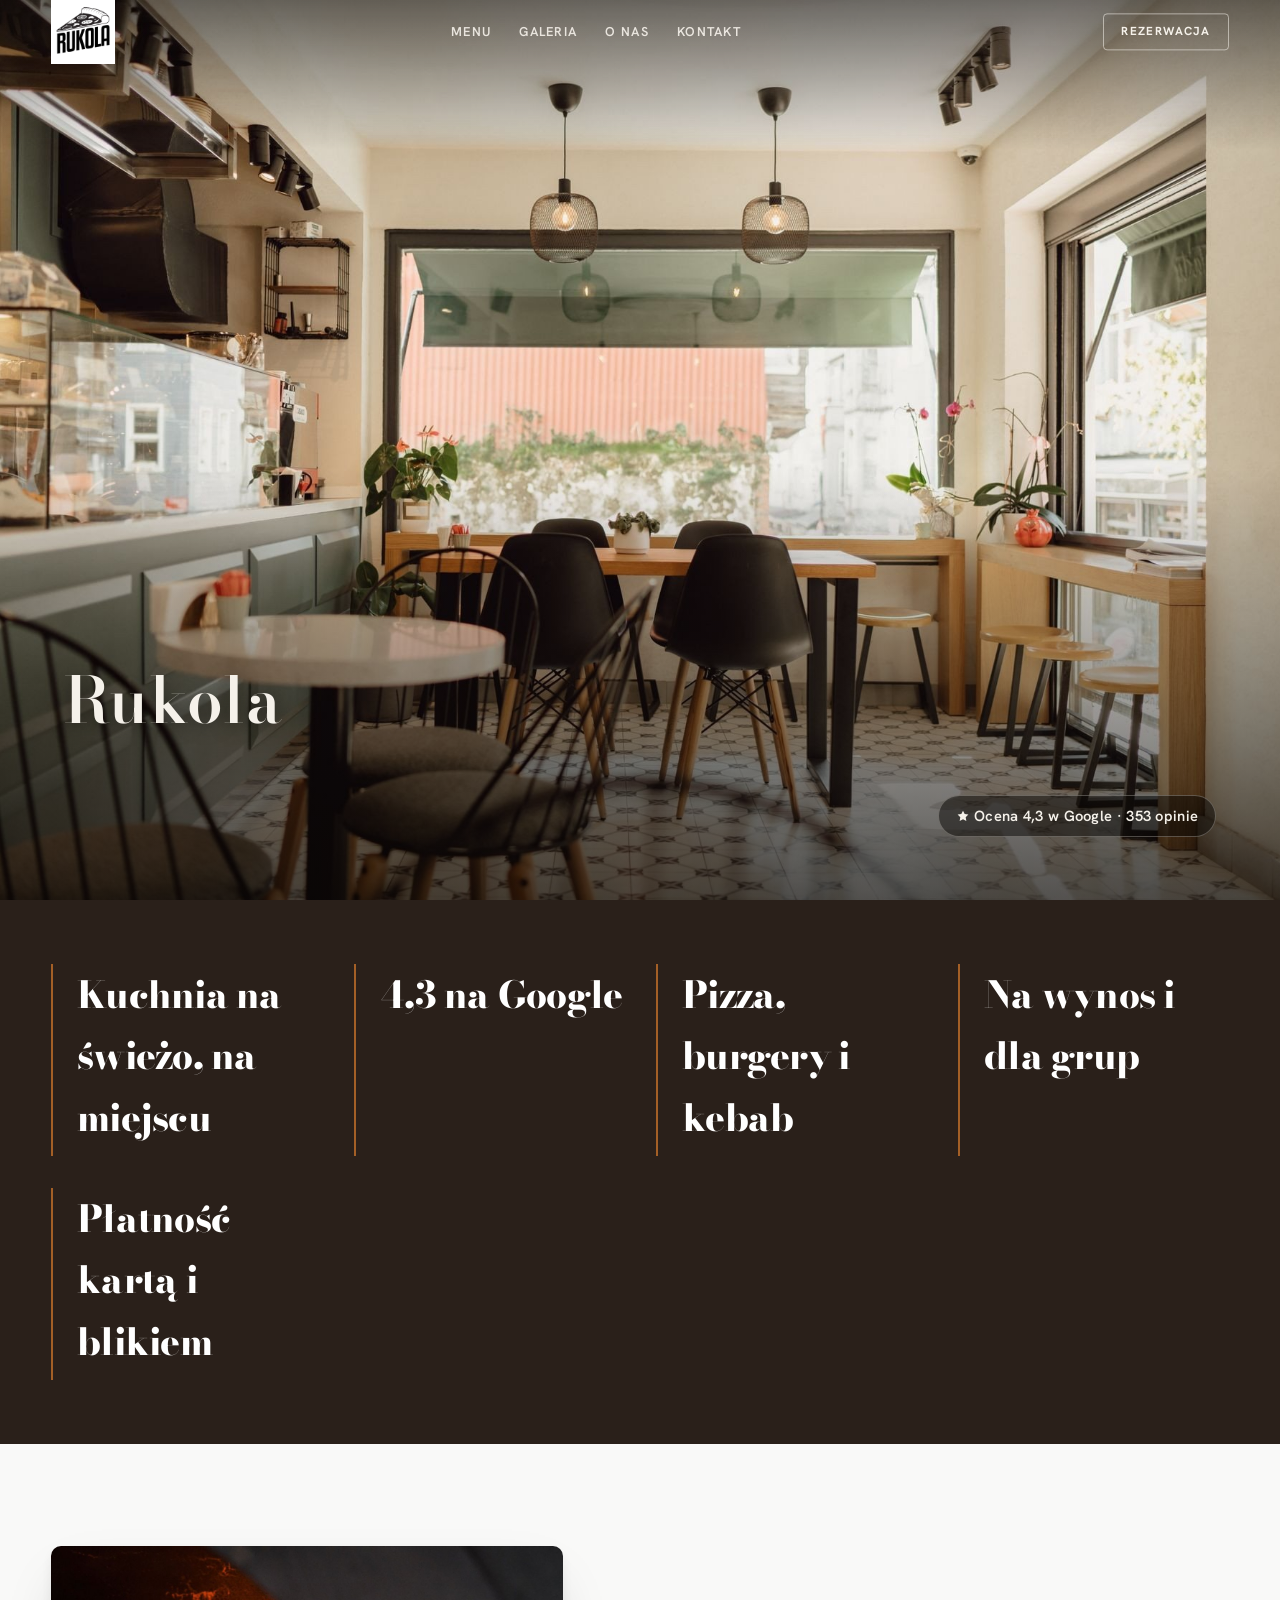
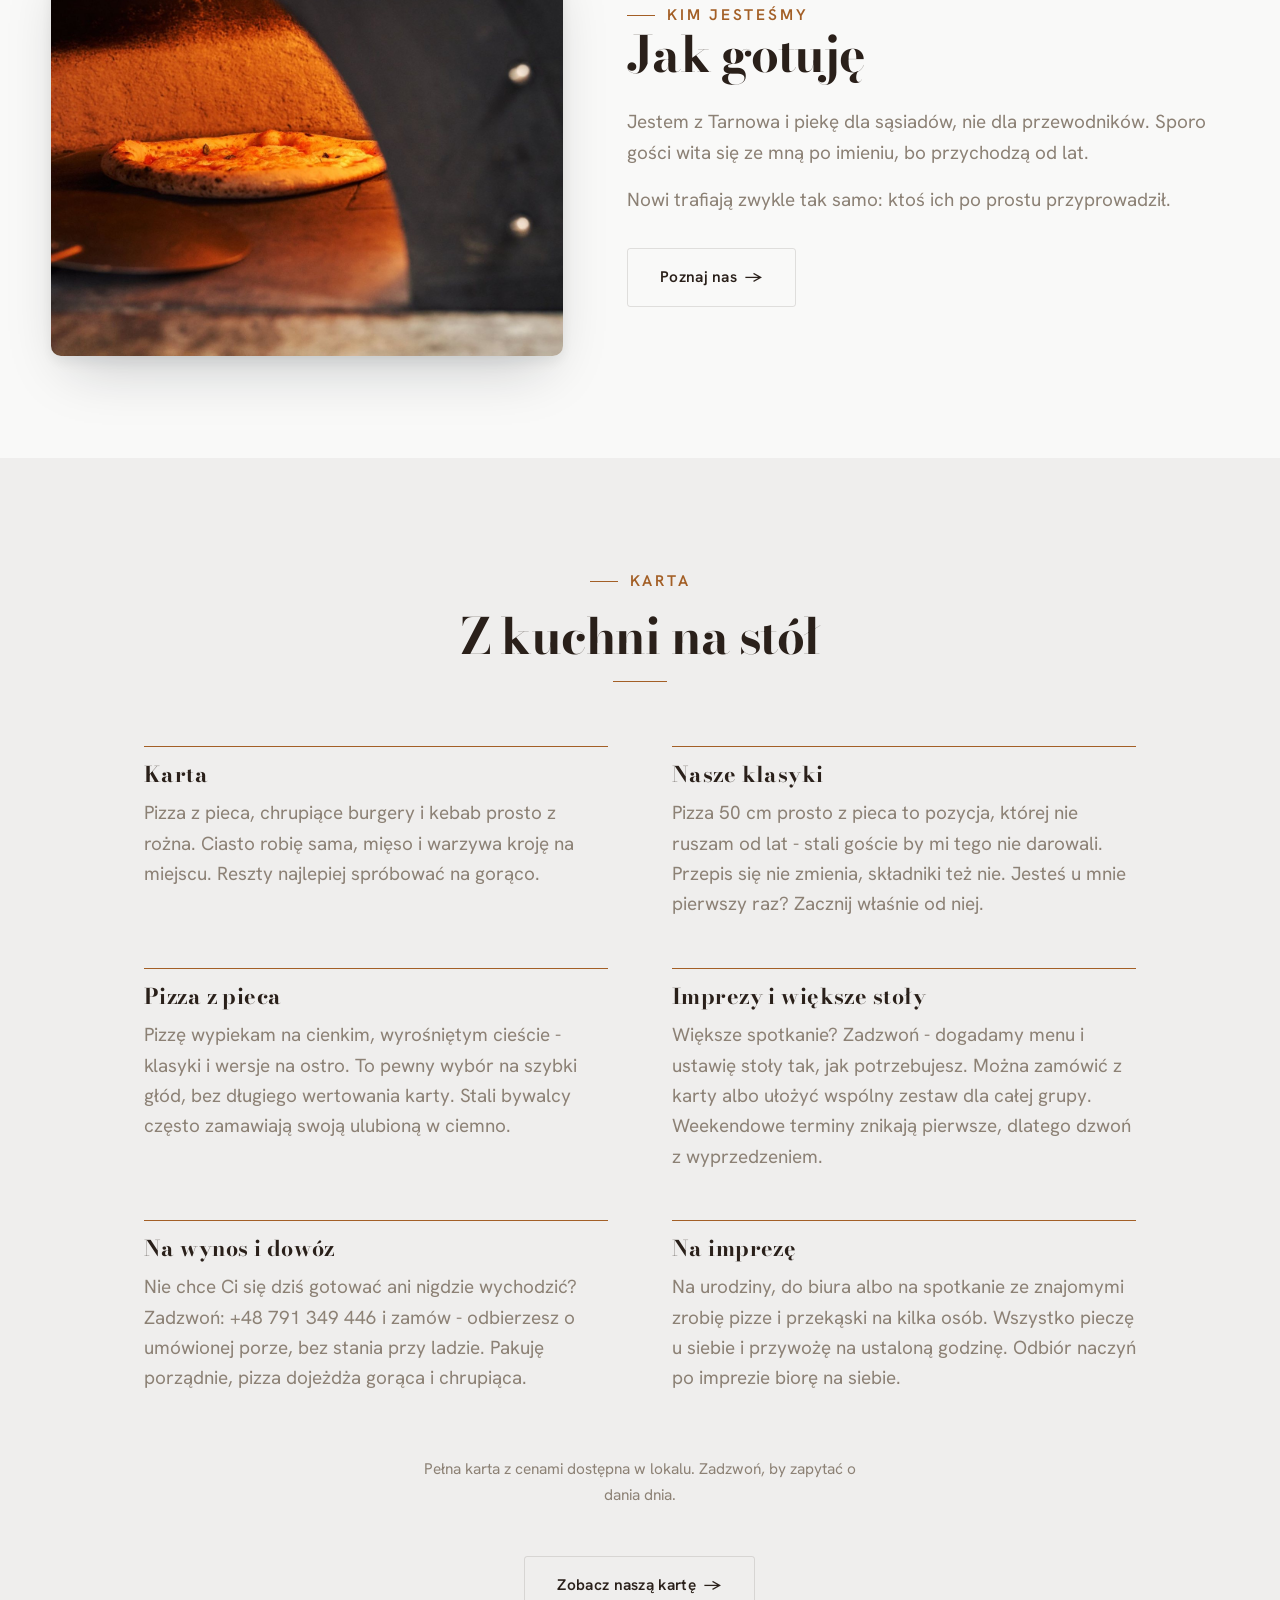
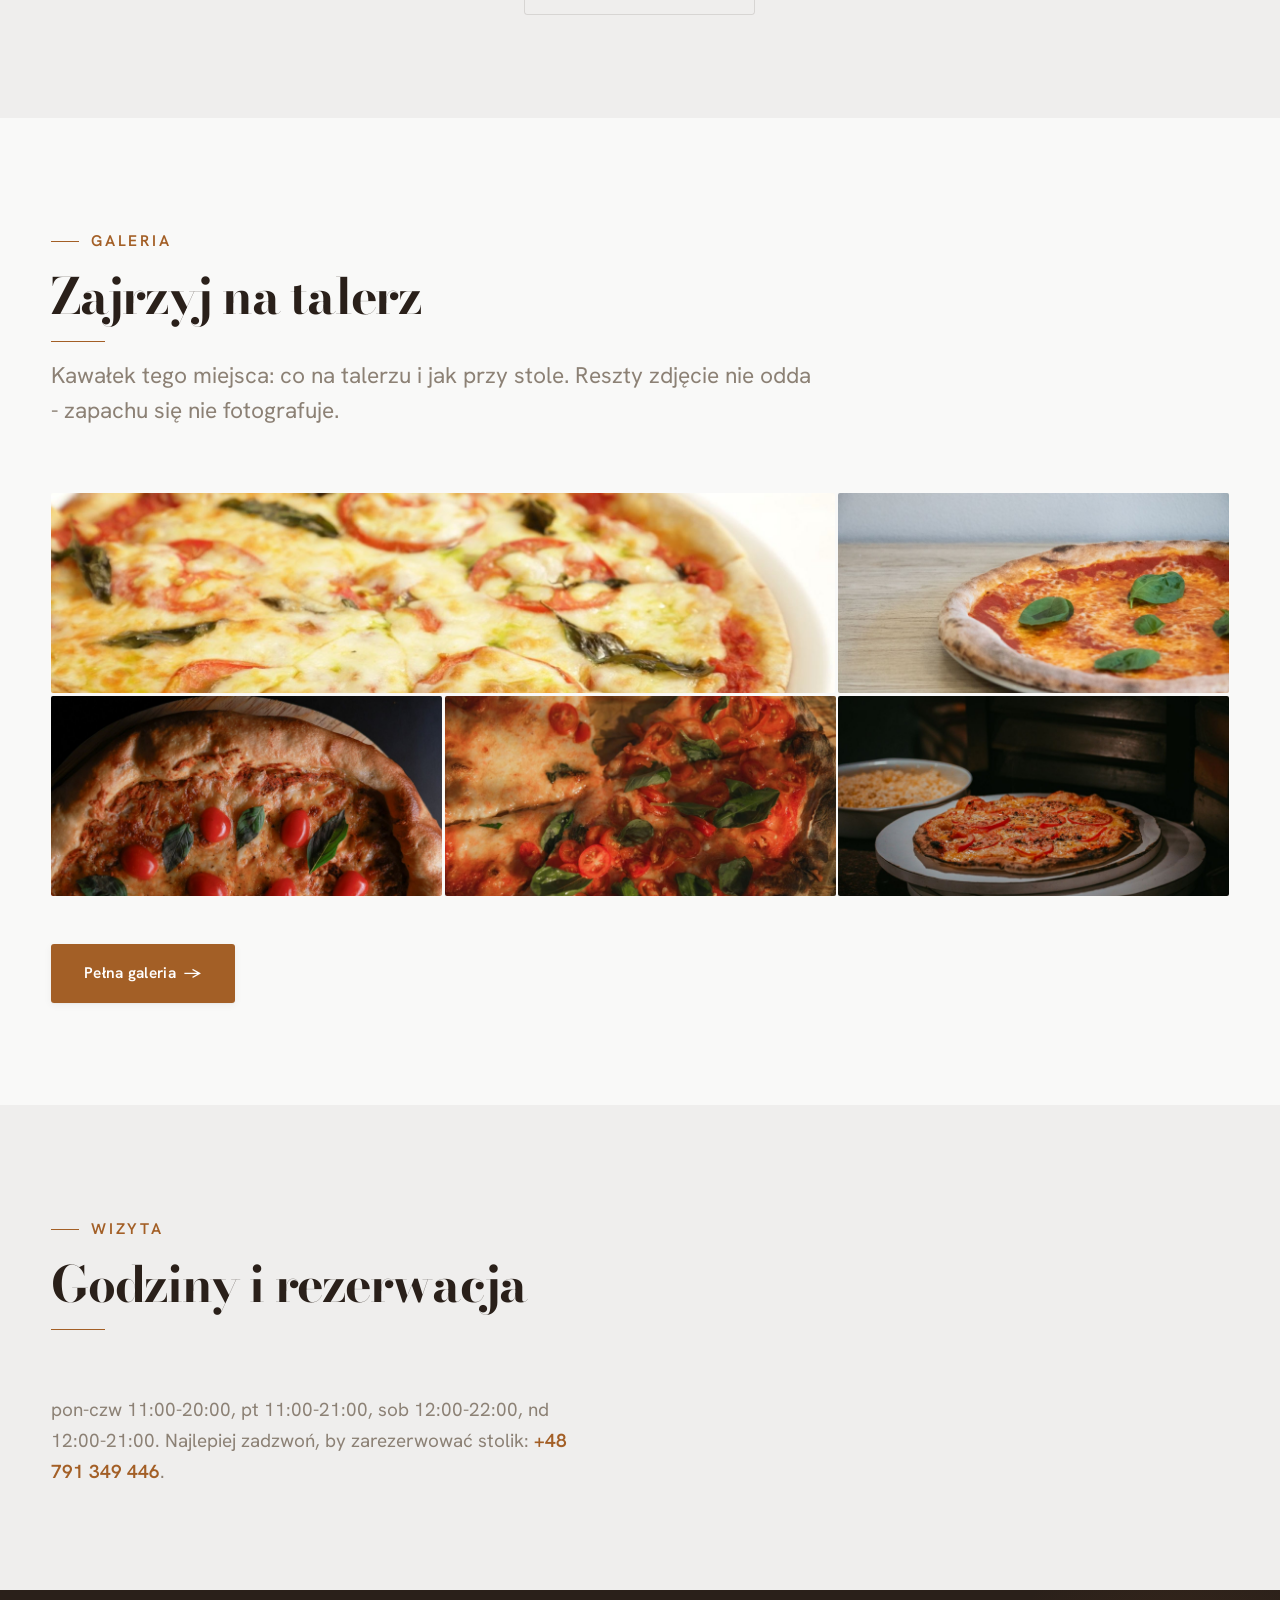
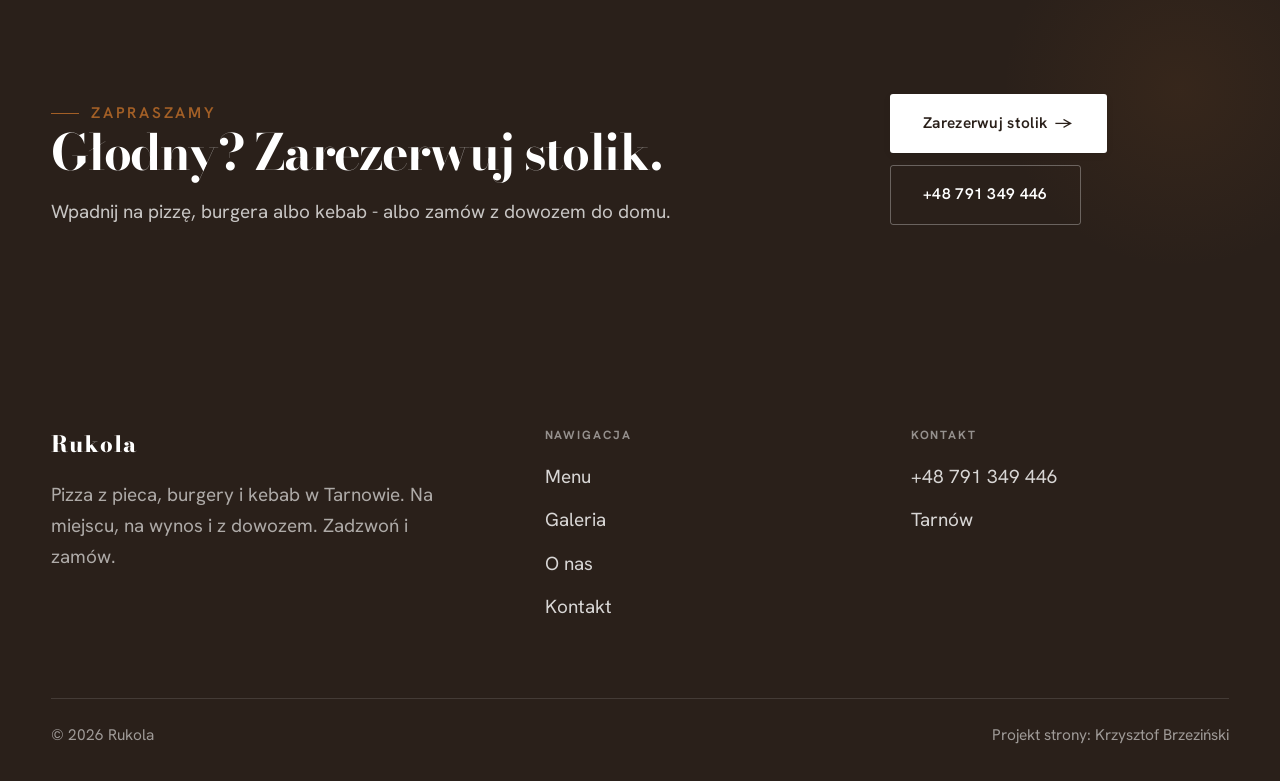
==== index.html @ 28a7db6e "Demo strony: Rukola - pizzeria Tarnów Co-Authored-By: Claude Opus 4.8 (1M context) <noreply@anthropi" ====
<!DOCTYPE html>
<html lang="pl">
<head>
<meta charset="UTF-8">
<meta name="viewport" content="width=device-width, initial-scale=1.0">
<title>Rukola - pizzeria w Tarnowie. Pizza, burgery i kebab</title>
<meta name="description" content="Pizzeria Rukola w Tarnowie: pizza z pieca, burgery i kebab. Na miejscu, na wynos i z dowozem. Zamów: +48 791 349 446.">
<link rel="preconnect" href="https://fonts.googleapis.com">
<link rel="preconnect" href="https://fonts.gstatic.com" crossorigin>
<link href="https://fonts.googleapis.com/css2?family=Bodoni+Moda:wght@500;600;700&family=Hanken+Grotesk:wght@400;500;600&display=swap" rel="stylesheet">
<link rel="stylesheet" href="assets/styles.css">
</head>
<body>

<header class="nav">
  <div class="wrap nav-inner">
    <a class="brand brand-has-logo" href="index.html"><img class="brand-logo" src="img/logo.jpg" alt="Rukola"></a>
    <nav class="nav-links">
      <a href="oferta.html">Menu</a>
      <a href="realizacje.html">Galeria</a>
      <a href="o-nas.html">O nas</a>
      <a href="kontakt.html">Kontakt</a>
      <a href="kontakt.html" class="btn btn-accent">Rezerwacja</a>
    </nav>
    <button class="nav-toggle" aria-label="Menu"><span></span><span></span><span></span></button>
  </div>
</header>

<section class="hero-gastro">
  <img class="hg-bg" src="img/hero.jpg" alt="Rukola">
  <div class="hg-veil"></div>
  <p class="hg-tagline">Rukola</p>
  <p class="hg-rate"><svg class="ico-star" width="14" height="14" viewBox="0 0 24 24" style="vertical-align:-2px" aria-hidden="true"><path d="M12 2.8l2.85 5.8 6.4.93-4.63 4.5 1.1 6.37L12 17.4l-5.72 3 1.1-6.37-4.63-4.5 6.4-.93L12 2.8Z" fill="currentColor"/></svg> Ocena 4,3 w Google · 353 opinie</p>
</section>
<section class="strip" style="padding-block:0">
  <div class="wrap">
    <div class="item reveal"><div class="k">Kuchnia na świeżo, na miejscu</div><div class="v"></div></div>
    <div class="item reveal"><div class="k">4,3 na Google</div><div class="v"></div></div>
    <div class="item reveal"><div class="k">Pizza, burgery i kebab</div><div class="v"></div></div>
    <div class="item reveal"><div class="k">Na wynos i dla grup</div><div class="v"></div></div>
    <div class="item reveal"><div class="k">Płatność kartą i blikiem</div><div class="v"></div></div>
  </div>
</section>
<section>
  <div class="wrap split">
    <div class="split-art reveal"><img src="img/g1.jpg" alt="Rukola - nasz lokal" loading="lazy"></div>
    <div class="split-copy reveal">
      <span class="eyebrow">Kim jesteśmy</span>
      <h2>Jak gotuję</h2>
      <p class="muted">Jestem z Tarnowa i piekę dla sąsiadów, nie dla przewodników. Sporo gości wita się ze mną po imieniu, bo przychodzą od lat.</p>
      <p class="muted">Nowi trafiają zwykle tak samo: ktoś ich po prostu przyprowadził.</p>
      <a href="o-nas.html" class="btn btn-ghost">Poznaj nas <span class="arr">→</span></a>
    </div>
  </div>
</section>
<section id="menu" class="menu-sec">
  <div class="wrap">
    <div class="head center reveal">
      <span class="eyebrow">Karta</span>
      <h2>Z kuchni na stół</h2>
    </div>
    <div class="menu-cats">
      <div class="menu-cat reveal"><h3>Karta</h3><p>Pizza z pieca, chrupiące burgery i kebab prosto z rożna. Ciasto robię sama, mięso i warzywa kroję na miejscu. Reszty najlepiej spróbować na gorąco.</p></div>
      <div class="menu-cat reveal"><h3>Nasze klasyki</h3><p>Pizza 50 cm prosto z pieca to pozycja, której nie ruszam od lat - stali goście by mi tego nie darowali. Przepis się nie zmienia, składniki też nie. Jesteś u mnie pierwszy raz? Zacznij właśnie od niej.</p></div>
      <div class="menu-cat reveal"><h3>Pizza z pieca</h3><p>Pizzę wypiekam na cienkim, wyrośniętym cieście - klasyki i wersje na ostro. To pewny wybór na szybki głód, bez długiego wertowania karty. Stali bywalcy często zamawiają swoją ulubioną w ciemno.</p></div>
      <div class="menu-cat reveal"><h3>Imprezy i większe stoły</h3><p>Większe spotkanie? Zadzwoń - dogadamy menu i ustawię stoły tak, jak potrzebujesz. Można zamówić z karty albo ułożyć wspólny zestaw dla całej grupy. Weekendowe terminy znikają pierwsze, dlatego dzwoń z wyprzedzeniem.</p></div>
      <div class="menu-cat reveal"><h3>Na wynos i dowóz</h3><p>Nie chce Ci się dziś gotować ani nigdzie wychodzić? Zadzwoń: +48 791 349 446 i zamów - odbierzesz o umówionej porze, bez stania przy ladzie. Pakuję porządnie, pizza dojeżdża gorąca i chrupiąca.</p></div>
      <div class="menu-cat reveal"><h3>Na imprezę</h3><p>Na urodziny, do biura albo na spotkanie ze znajomymi zrobię pizze i przekąski na kilka osób. Wszystko pieczę u siebie i przywożę na ustaloną godzinę. Odbiór naczyń po imprezie biorę na siebie.</p></div>
    </div>
    <p class="menu-note">Pełna karta z cenami dostępna w lokalu. Zadzwoń, by zapytać o dania dnia.</p>
    <div style="text-align:center;margin-top:var(--space-7)" class="reveal"><a href="oferta.html" class="btn btn-ghost">Zobacz naszą kartę <span class="arr">→</span></a></div>
  </div>
</section>
<section>
  <div class="wrap">
    <div class="head reveal">
      <span class="eyebrow">Galeria</span>
      <h2>Zajrzyj na talerz</h2>
      <p>Kawałek tego miejsca: co na talerzu i jak przy stole. Reszty zdjęcie nie odda - zapachu się nie fotografuje.</p>
    </div>
    <div class="gallery">
      <div class="tile t-two3 reveal"><img src="img/g2.jpg" alt="Danie z karty" loading="lazy"><div class="cap">Danie z karty</div></div>
      <div class="tile t-third reveal"><img src="img/g3.jpg" alt="Nasza sala" loading="lazy"><div class="cap">Nasza sala</div></div>
      <div class="tile t-third reveal"><img src="img/g4.jpg" alt="Przy stole" loading="lazy"><div class="cap">Przy stole</div></div>
      <div class="tile t-third reveal"><img src="img/g5.jpg" alt="Coś na słodko" loading="lazy"><div class="cap">Coś na słodko</div></div>
      <div class="tile t-third reveal"><img src="img/g6.jpg" alt="Wieczorem u nas" loading="lazy"><div class="cap">Wieczorem u nas</div></div>
    </div>
    <div style="margin-top:var(--space-7)" class="reveal"><a href="realizacje.html" class="btn btn-accent">Pełna galeria <span class="arr">→</span></a></div>
  </div>
</section>
<section class="trust">
  <div class="wrap">
    <div class="head reveal">
      <span class="eyebrow">Wizyta</span>
      <h2>Godziny i rezerwacja</h2>
    </div>
    <p class="reveal" style="color:var(--muted);max-width:48ch">pon-czw 11:00-20:00, pt 11:00-21:00, sob 12:00-22:00, nd 12:00-21:00. Najlepiej zadzwoń, by zarezerwować stolik: <a href="tel:+48791349446" style="color:var(--accent);font-weight:600">+48 791 349 446</a>.</p>
  </div>
</section>
<section class="cta">
  <div class="wrap">
    <div class="reveal">
      <span class="eyebrow">Zapraszamy</span>
      <h2>Głodny? Zarezerwuj stolik.</h2>
      <p>Wpadnij na pizzę, burgera albo kebab - albo zamów z dowozem do domu.</p>
    </div>
    <div class="cta-actions reveal">
      <a href="kontakt.html" class="btn btn-light">Zarezerwuj stolik <span class="arr">→</span></a>
      <a href="tel:+48791349446" class="btn btn-ghost" style="color:#fff;border-color:rgba(255,255,255,.3)">+48 791 349 446</a>
    </div>
  </div>
</section>

<footer>
  <div class="wrap">
    <div class="foot-grid">
      <div class="foot-brand">
        <div class="name">Rukola</div>
        <p>Pizza z pieca, burgery i kebab w Tarnowie. Na miejscu, na wynos i z dowozem. Zadzwoń i zamów.</p>
      </div>
      <div class="foot-col">
        <h4>Nawigacja</h4>
        <a href="oferta.html">Menu</a>
        <a href="realizacje.html">Galeria</a>
        <a href="o-nas.html">O nas</a>
        <a href="kontakt.html">Kontakt</a>
      </div>
      <div class="foot-col">
        <h4>Kontakt</h4>
        <a href="tel:+48791349446">+48 791 349 446</a>
        <p>Tarnów</p>
      </div>
    </div>
    <div class="foot-bot">
      <span>© 2026 Rukola</span>
      <span>Projekt strony: Krzysztof Brzeziński</span>
    </div>
  </div>
</footer>
<div class="sticky-reserve"><a class="sr-book" href="kontakt.html">Zarezerwuj stolik</a><a class="sr-call" href="tel:+48791349446" aria-label="Zadzwoń"><svg class="ico-tel" width="16" height="16" viewBox="0 0 24 24" fill="none" aria-hidden="true"><path d="M6.6 10.8a15.5 15.5 0 0 0 6.6 6.6l2.2-2.2a1 1 0 0 1 1-.24 11.4 11.4 0 0 0 3.6.58 1 1 0 0 1 1 1V20a1 1 0 0 1-1 1A17 17 0 0 1 3 4a1 1 0 0 1 1-1h3.5a1 1 0 0 1 1 1c0 1.25.2 2.46.58 3.6a1 1 0 0 1-.25 1l-2.23 2.2Z" fill="currentColor"/></svg></a></div>

<script src="assets/main.js"></script>
</body>
</html>
---- assets/styles.css ----
/* ============================================================
   STOLBASZ — premium, architektoniczny B2B fit-out
   Jasna paleta, zero brązu. System wg premium-web-craft.
   Projekt strony: Krzysztof Brzeziński
   ============================================================ */

:root{
  /* PALETA — jasna, architektoniczna, chłodna */
  --paper:#FBF6EE;          /* główne tło */
  --paper-2:#F0E5D6;        /* sekcje alternatywne (chłodny jasny szary) */
  --paper-3:#F0E5D6;        /* delikatne wypełnienia */
  --ink:#2A201A;            /* tekst główny — chłodny grafit */
  --ink-soft:#4A3B2F;       /* nagłówki drugorzędne */
  --muted:#8C8175;          /* tekst poboczny */
  --line:rgba(42,32,26,.12);/* hairline */
  --accent:#B84A28;         /* stonowany petrol-slate — jedyny akcent */
  --accent-d:#97381C;
  --accent-soft:rgba(184,74,40,.10);
  --dark:#2A201A;           /* sekcje ciemne (stopka/CTA) */

  /* ODSTĘPY — skala 4/8 */
  --space-1:4px; --space-2:8px; --space-3:12px; --space-4:16px; --space-5:24px;
  --space-6:32px; --space-7:48px; --space-8:64px; --space-9:96px; --space-10:128px;

  /* TYPOGRAFIA — fluid clamp() (skala podbita 16.07.2026: większe, czytelniejsze litery — uwaga Adama) */
  --text-sm:clamp(.9rem,.87rem + .12vw,1rem);
  --text-base:clamp(1.08rem,1.04rem + .18vw,1.2rem);
  --text-lg:clamp(1.24rem,1.15rem + .34vw,1.44rem);
  --text-h3:clamp(1.34rem,1.22rem + .55vw,1.66rem);
  --text-h2:clamp(2.1rem,1.66rem + 2.1vw,3.1rem);
  --text-h1:clamp(2.9rem,2.1rem + 4vw,5.1rem);

  /* PROMIENIE — architektoniczne, raczej ostre */
  --r-sm:3px; --r-md:6px; --r-lg:10px;

  /* RUCH */
  --ease:cubic-bezier(.25,.46,.45,.94); --dur:.24s;

  /* CIENIE — miękkie, warstwowe */
  --sh-sm:0 1px 2px rgba(16,24,32,.04), 0 2px 8px rgba(16,24,32,.05);
  --sh-md:0 2px 6px rgba(16,24,32,.05), 0 12px 28px -8px rgba(16,24,32,.12);
  --sh-lg:0 6px 14px rgba(16,24,32,.07), 0 26px 56px -18px rgba(16,24,32,.22);

  --hairline:1px solid var(--line);

  --font-display:'Bodoni Moda',serif;
  --font-body:'Hanken Grotesk',sans-serif;
}

*{box-sizing:border-box;margin:0;padding:0}
html{scroll-behavior:smooth}
body{
  font-family:var(--font-body);
  font-size:var(--text-base);
  line-height:1.65;
  color:var(--ink);
  background:var(--paper);
  -webkit-font-smoothing:antialiased;
  text-rendering:optimizeLegibility;
}
img{max-width:100%;display:block}
a{color:inherit;text-decoration:none}

.wrap{width:min(92%,1180px);margin-inline:auto}
section{padding-block:clamp(52px,6.5vw,96px)}

h1,h2,h3{font-family:var(--font-display);font-weight:700;line-height:1.08;letter-spacing:-.02em;color:var(--ink)}
h1{font-size:var(--text-h1);letter-spacing:-.035em}
h2{font-size:var(--text-h2);letter-spacing:-.025em}
h3{font-size:var(--text-h3)}
p{max-width:65ch}

.eyebrow{
  font-family:var(--font-body);
  font-size:var(--text-sm);
  font-weight:600;
  letter-spacing:.18em;
  text-transform:uppercase;
  color:var(--accent);
  display:inline-flex;align-items:center;gap:var(--space-3);
}
.eyebrow::before{content:"";width:28px;height:1px;background:var(--accent);display:inline-block}

.muted{color:var(--muted)}
.lead{font-size:var(--text-lg);line-height:1.55;color:var(--ink-soft);max-width:50ch}

/* ---------- BUTTONS ---------- */
.btn{
  display:inline-flex;align-items:center;gap:var(--space-2);
  font-weight:600;font-size:var(--text-sm);letter-spacing:.02em;
  padding:var(--space-4) var(--space-6);
  border-radius:var(--r-sm);
  transition:transform var(--dur) var(--ease),box-shadow var(--dur) var(--ease),background var(--dur) var(--ease);
  cursor:pointer;border:1px solid transparent;
}
.btn-accent{background:var(--accent);color:#fff;box-shadow:var(--sh-sm)}
.btn-accent:hover{background:var(--accent-d);transform:translateY(-2px);box-shadow:var(--sh-md)}
.btn-accent:active{transform:translateY(0);box-shadow:var(--sh-sm)}
.btn-ghost{background:transparent;color:var(--ink);border-color:var(--line)}
.btn-ghost:hover{border-color:var(--accent);color:var(--accent);transform:translateY(-2px)}
.btn-light{background:#fff;color:var(--ink);box-shadow:var(--sh-sm)}
.btn-light:hover{transform:translateY(-2px);box-shadow:var(--sh-md)}
.btn .arr{transition:transform var(--dur) var(--ease)}
.btn:hover .arr{transform:translateX(4px)}

/* ---------- NAV ---------- */
.nav{
  position:sticky;top:0;z-index:50;
  background:color-mix(in srgb,var(--paper) 88%,transparent);
  backdrop-filter:saturate(140%) blur(10px);
  border-bottom:var(--hairline);
}
.nav-inner{display:flex;align-items:center;justify-content:space-between;height:72px}
.brand{display:flex;flex-direction:column;line-height:1}
.brand .name{font-family:var(--font-display);font-weight:800;font-size:1.35rem;letter-spacing:.04em}
.brand .sub{font-size:.62rem;letter-spacing:.34em;text-transform:uppercase;color:var(--muted);margin-top:5px}
.nav-links{display:flex;align-items:center;gap:var(--space-6)}
.nav-links a{font-size:var(--text-sm);font-weight:500;color:var(--ink-soft);position:relative;padding-block:4px;transition:color var(--dur) var(--ease)}
.nav-links a::after{content:"";position:absolute;left:0;bottom:0;width:0;height:1.5px;background:var(--accent);transition:width var(--dur) var(--ease)}
.nav-links a:hover,.nav-links a.active{color:var(--ink)}
.nav-links a:hover::after,.nav-links a.active::after{width:100%}
.nav-links .btn{padding:var(--space-2) var(--space-5)}
/* przyciski w nav: właściwy kolor (przebij .nav-links a) + bez podkreślenia */
.nav-links a.btn-accent{color:#fff}
.nav-links a.btn-ghost,.nav-links a.btn-light{color:var(--ink)}
.nav-links a.btn::after{display:none}
.nav-toggle{display:none;background:none;border:none;cursor:pointer;flex-direction:column;gap:5px;padding:8px}
.nav-toggle span{width:24px;height:2px;background:var(--ink);transition:var(--dur)}

/* ---------- HERO (split) ---------- */
.hero{position:relative;overflow:hidden;border-bottom:var(--hairline)}
.hero-grid{display:grid;grid-template-columns:1.05fr .95fr;gap:clamp(24px,4vw,60px);align-items:center;
  padding-block:clamp(36px,4.5vw,64px)}
.hero-copy .eyebrow{margin-bottom:var(--space-5)}
.hero-copy h1{margin-bottom:var(--space-5)}
.hero-copy .lead{margin-bottom:var(--space-7)}
.hero-actions{display:flex;flex-wrap:wrap;gap:var(--space-4)}
.hero-art{position:relative;aspect-ratio:4/3;border-radius:var(--r-lg);overflow:hidden;box-shadow:var(--sh-lg)}
.hero-art img{width:100%;height:100%;object-fit:cover}
.hero-art::after{content:"";position:absolute;inset:0;background:linear-gradient(180deg,transparent 55%,rgba(18,24,28,.28))}
.hero-badge{position:absolute;left:var(--space-5);bottom:var(--space-5);z-index:2;
  background:rgba(252,252,251,.94);backdrop-filter:blur(4px);
  border-radius:var(--r-md);padding:var(--space-4) var(--space-5);box-shadow:var(--sh-md);max-width:78%}
.hero-badge strong{display:block;font-family:var(--font-display);font-size:1rem;letter-spacing:-.01em}
.hero-badge span{font-size:var(--text-sm);color:var(--muted)}

/* ---------- HERO duży / kinowy (strona główna) ---------- */
.hero-cine{position:relative;min-height:clamp(560px,82vh,840px);min-height:clamp(560px,82svh,840px);display:flex;align-items:center;overflow:hidden;border-bottom:var(--hairline)}
.hero-cine>img{position:absolute;inset:0;width:100%;height:100%;object-fit:cover;z-index:0}
.hero-cine::after{content:"";position:absolute;inset:0;z-index:1;
  background:linear-gradient(95deg,rgba(13,18,23,.86) 0%,rgba(13,18,23,.64) 32%,rgba(13,18,23,.24) 62%,rgba(13,18,23,.04) 100%)}
.hero-cine .wrap{position:relative;z-index:2;padding-block:var(--space-8)}
.hero-cine .hero-copy{max-width:660px}
.hero-cine .eyebrow{color:#fff;margin-bottom:var(--space-5)}
.hero-cine .eyebrow::before{background:#fff}
.hero-cine h1{color:#fff;margin-bottom:var(--space-5);font-size:clamp(2.9rem,2rem + 4.4vw,5.2rem)}
.hero-cine .lead{color:rgba(255,255,255,.92);max-width:48ch;margin-bottom:var(--space-7)}
.hero-cine .hero-actions{display:flex;flex-wrap:wrap;gap:var(--space-4)}
@media(max-width:680px){
  .hero-cine{min-height:clamp(520px,76vh,640px);min-height:clamp(520px,76svh,640px);align-items:flex-end}
  .hero-cine::after{background:linear-gradient(0deg,rgba(13,18,23,.9) 6%,rgba(13,18,23,.45) 55%,rgba(13,18,23,.25) 100%)}
  .hero-cine .wrap{padding-bottom:var(--space-9)}
}

/* full-bleed hero variant (podstrony) */
.pagehead{position:relative;min-height:46vh;min-height:46svh;display:flex;align-items:flex-end;overflow:hidden;border-bottom:var(--hairline)}
.pagehead img{position:absolute;inset:0;width:100%;height:100%;object-fit:cover}
.pagehead::after{content:"";position:absolute;inset:0;background:linear-gradient(180deg,rgba(18,24,28,.25),rgba(18,24,28,.62))}
.pagehead .wrap{position:relative;z-index:2;padding-block:var(--space-9);color:#fff}
.pagehead h1{color:#fff;max-width:18ch}
.pagehead .eyebrow{color:#fff}
.pagehead .eyebrow::before{background:#fff}
.pagehead p{color:rgba(255,255,255,.86);margin-top:var(--space-4);max-width:54ch}

/* ---------- STRIP (pasek skrótów / liczby) ---------- */
.strip{background:var(--dark);color:#fff}
.strip .wrap{display:grid;grid-template-columns:repeat(4,1fr);gap:var(--space-6);padding-block:var(--space-8)}
.strip .item .k{font-family:var(--font-display);font-size:clamp(1.6rem,1.2rem + 1.4vw,2.4rem);font-weight:800;letter-spacing:-.02em;color:#fff}
.strip .item .v{font-size:var(--text-sm);color:rgba(255,255,255,.66);margin-top:var(--space-2);line-height:1.45}
.strip .item{border-left:2px solid var(--accent);padding-left:var(--space-5)}

/* ---------- SECTION HEAD ---------- */
.head{max-width:48rem;margin-bottom:var(--space-8)}
.head.center{margin-inline:auto;text-align:center}
.head .eyebrow{margin-bottom:var(--space-4)}
.head h2{margin-bottom:var(--space-4)}
.head p{color:var(--muted);font-size:var(--text-lg);line-height:1.55}
.head.center p{margin-inline:auto}

/* ---------- INTRO SPLIT ---------- */
.split{display:grid;grid-template-columns:.92fr 1.08fr;gap:clamp(28px,5vw,80px);align-items:center}
.split.rev{grid-template-columns:1.08fr .92fr}
.split.rev .split-art{order:-1}
.split-art{position:relative;aspect-ratio:5/4;border-radius:var(--r-lg);overflow:hidden;box-shadow:var(--sh-lg)}
.split-art img{width:100%;height:100%;object-fit:cover}
.split-copy h2{margin-bottom:var(--space-5)}
.split-copy p+p{margin-top:var(--space-4)}
.split-copy .btn{margin-top:var(--space-6)}

/* ---------- SERVICES (zakres) ---------- */
.svc-grid{display:grid;grid-template-columns:repeat(auto-fit,minmax(280px,1fr));gap:var(--space-5)}
.svc{background:#fff;border:var(--hairline);border-radius:var(--r-md);padding:var(--space-7) var(--space-6);
  transition:transform var(--dur) var(--ease),box-shadow var(--dur) var(--ease),border-color var(--dur) var(--ease);
  position:relative;overflow:hidden}
.svc::before{content:"";position:absolute;left:0;top:0;width:3px;height:0;background:var(--accent);transition:height var(--dur) var(--ease)}
.svc:hover{transform:translateY(-4px);box-shadow:var(--sh-md);border-color:transparent}
.svc:hover::before{height:100%}
.svc .ic{font-family:var(--font-display);font-size:.8rem;font-weight:700;letter-spacing:.12em;color:var(--accent);margin-bottom:var(--space-4)}
.svc h3{margin-bottom:var(--space-3);font-size:1.22rem}
.svc p{color:var(--muted);font-size:var(--text-base);line-height:1.6}

/* big detailed service rows */
.svc-row{display:grid;grid-template-columns:.8fr 1.2fr;gap:clamp(20px,4vw,60px);align-items:center;padding-block:var(--space-8)}
.svc-row+.svc-row{border-top:var(--hairline)}
.svc-row.rev{grid-template-columns:1.2fr .8fr}
.svc-row.rev .svc-row-art{order:-1}
.svc-row-art{aspect-ratio:4/3;border-radius:var(--r-md);overflow:hidden;box-shadow:var(--sh-md)}
.svc-row-art img{width:100%;height:100%;object-fit:cover}
.svc-row h3{font-size:1.5rem;margin-bottom:var(--space-4)}
.svc-row .num{font-family:var(--font-display);font-size:.85rem;font-weight:700;letter-spacing:.14em;color:var(--accent);display:block;margin-bottom:var(--space-3)}
.svc-row ul{list-style:none;margin-top:var(--space-4);display:flex;flex-direction:column;gap:var(--space-2)}
.svc-row li{position:relative;padding-left:var(--space-5);color:var(--muted);font-size:var(--text-base)}
.svc-row li::before{content:"";position:absolute;left:0;top:.62em;width:8px;height:1px;background:var(--accent)}

/* ---------- GALLERY (realizacje) ---------- */
.gallery{display:grid;grid-template-columns:repeat(12,1fr);gap:var(--space-4);grid-auto-rows:200px}
/* GALERIA MASONRY — pionowe zdjęcia (portrety beauty/wellness) bez przycinania: kolumny, height auto */
.gallery-masonry{column-count:3;column-gap:var(--space-4)}
@media(max-width:900px){.gallery-masonry{column-count:2}}
@media(max-width:560px){.gallery-masonry{column-count:1}}
.gallery-masonry .m-tile{break-inside:avoid;margin:0 0 var(--space-4);padding:0;position:relative;overflow:hidden;border-radius:var(--r-md);border:1px solid var(--line)}
.gallery-masonry .m-tile img{width:100%;height:auto;display:block}
.gallery-masonry .m-tile .cap{position:absolute;left:0;right:0;bottom:0;padding:var(--space-4);color:#fff;background:linear-gradient(0deg,rgba(0,0,0,.55),transparent);font-size:var(--text-sm)}
.gallery-masonry .m-tile .cap small{display:block;font-weight:400;opacity:.78;letter-spacing:.04em;text-transform:uppercase;font-size:.66rem;margin-top:3px}
.tile{position:relative;overflow:hidden;border-radius:var(--r-md);box-shadow:var(--sh-sm);
  transition:transform var(--dur) var(--ease),box-shadow var(--dur) var(--ease)}
.tile img{width:100%;height:100%;object-fit:cover;transition:transform .6s var(--ease)}
.tile:hover{box-shadow:var(--sh-md)}
.tile:hover img{transform:scale(1.05)}
.tile .cap{position:absolute;left:0;right:0;bottom:0;padding:var(--space-5) var(--space-4) var(--space-4);
  background:linear-gradient(transparent,rgba(18,24,28,.78));color:#fff;
  font-size:var(--text-sm);font-weight:600;letter-spacing:.01em;
  opacity:0;transform:translateY(8px);transition:var(--dur) var(--ease)}
.tile:hover .cap{opacity:1;transform:translateY(0)}
.tile .cap small{display:block;font-weight:400;opacity:.78;letter-spacing:.04em;text-transform:uppercase;font-size:.66rem;margin-top:3px}
/* bento spans */
.t-wide{grid-column:span 6}
.t-tall{grid-column:span 6;grid-row:span 2}
.t-std{grid-column:span 6}
.t-third{grid-column:span 4}
.t-two3{grid-column:span 8}

/* ---------- TRUST / WIARYGODNOŚĆ ---------- */
.trust{background:var(--paper-2)}
.trust-grid{display:grid;grid-template-columns:repeat(auto-fit,minmax(240px,1fr));gap:var(--space-5);margin-top:var(--space-7)}
.trust-card{background:#fff;border-radius:var(--r-md);padding:var(--space-7) var(--space-6);box-shadow:var(--sh-sm);border-top:3px solid var(--accent)}
.trust-card .big{font-family:var(--font-display);font-size:clamp(1.8rem,1.3rem + 1.6vw,2.6rem);font-weight:800;letter-spacing:-.02em;color:var(--ink);line-height:1}
.trust-card h3{font-size:1.12rem;margin:var(--space-3) 0 var(--space-2)}
.trust-card p{color:var(--muted);font-size:var(--text-base);line-height:1.55}

/* ---------- CTA band ---------- */
.cta{background:var(--dark);color:#fff;position:relative;overflow:hidden}
.cta .wrap{display:grid;grid-template-columns:1.4fr .6fr;gap:var(--space-7);align-items:center;position:relative;z-index:2}
.cta h2{color:#fff;max-width:20ch}
.cta p{color:rgba(255,255,255,.74);margin-top:var(--space-4)}
.cta-actions{display:flex;flex-direction:column;gap:var(--space-3);align-items:flex-start}
.cta::before{content:"";position:absolute;right:-80px;top:-80px;width:360px;height:360px;border-radius:50%;
  background:radial-gradient(circle,var(--accent-soft),transparent 70%)}

/* ---------- CONTACT ---------- */
.contact-grid{display:grid;grid-template-columns:.85fr 1.15fr;gap:clamp(28px,4vw,56px);align-items:start}
.info-list{display:flex;flex-direction:column;gap:var(--space-2)}
.info-row{display:flex;gap:var(--space-4);align-items:flex-start;padding-block:var(--space-4);border-bottom:var(--hairline)}
.info-row .ic{flex:none;width:42px;height:42px;display:grid;place-items:center;border-radius:50%;
  background:var(--accent-soft);color:var(--accent);font-size:1.05rem}
.info-row .lbl{font-size:.72rem;letter-spacing:.14em;text-transform:uppercase;color:var(--muted)}
.info-row .val{font-weight:600;font-size:var(--text-base);margin-top:2px}
.info-row a.val:hover{color:var(--accent)}
.map{border:none;border-radius:var(--r-lg);box-shadow:var(--sh-md);width:100%;height:100%;min-height:380px;filter:grayscale(.2) contrast(1.02)}
.form{background:#fff;border:var(--hairline);border-radius:var(--r-lg);padding:clamp(24px,3vw,40px);box-shadow:var(--sh-sm)}
.form .fld{margin-bottom:var(--space-5)}
.form label{display:block;font-size:var(--text-sm);font-weight:600;margin-bottom:var(--space-2)}
.form input,.form textarea{width:100%;font-family:inherit;font-size:var(--text-base);color:var(--ink);
  padding:var(--space-4);border:var(--hairline);border-radius:var(--r-sm);background:var(--paper);transition:border-color var(--dur)}
.form input:focus,.form textarea:focus{outline:none;border-color:var(--accent);background:#fff}
.form textarea{resize:vertical;min-height:120px}
.form .note{font-size:var(--text-sm);color:var(--muted);margin-top:var(--space-3)}

/* ---------- FOOTER ---------- */
footer{background:var(--dark);color:#fff;padding-block:var(--space-9) var(--space-6)}
.foot-grid{display:grid;grid-template-columns:1.4fr 1fr 1fr;gap:var(--space-7);margin-bottom:var(--space-8)}
.foot-brand .name{font-family:var(--font-display);font-weight:800;font-size:1.4rem;letter-spacing:.04em}
.foot-brand p{color:rgba(255,255,255,.62);margin-top:var(--space-4);font-size:var(--text-base);max-width:38ch}
.foot-col h4{font-size:.74rem;letter-spacing:.16em;text-transform:uppercase;color:rgba(255,255,255,.5);margin-bottom:var(--space-4)}
.foot-col a,.foot-col p{display:block;color:rgba(255,255,255,.82);font-size:var(--text-base);margin-bottom:var(--space-3)}
.foot-col a:hover{color:#fff}
.foot-bot{border-top:1px solid rgba(255,255,255,.12);padding-top:var(--space-5);display:flex;justify-content:space-between;flex-wrap:wrap;gap:var(--space-3);
  font-size:var(--text-sm);color:rgba(255,255,255,.55)}
.foot-bot a:hover{color:#fff}

/* ---------- REVEAL ---------- */
.reveal{opacity:0;transform:translateY(22px);transition:opacity .6s var(--ease),transform .6s var(--ease)}
.reveal.in{opacity:1;transform:none}

/* ---------- RESPONSIVE ---------- */
@media(max-width:920px){
  .hero-grid,.split,.split.rev,.svc-row,.svc-row.rev,.cta .wrap,.contact-grid,.foot-grid{grid-template-columns:1fr}
  .split.rev .split-art,.svc-row.rev .svc-row-art{order:0}
  .hero-art{aspect-ratio:16/10;max-height:420px}
  .strip .wrap{grid-template-columns:repeat(2,1fr);gap:var(--space-7)}
  .gallery{grid-auto-rows:180px}
  .t-wide,.t-tall,.t-std,.t-third,.t-two3{grid-column:span 6}
  .t-tall{grid-row:span 1}
  .cta-actions{flex-direction:row;flex-wrap:wrap}
  .foot-grid{gap:var(--space-6)}
}
@media(max-width:680px){
  .nav-links{position:fixed;inset:72px 0 auto 0;background:var(--paper);flex-direction:column;align-items:stretch;
    gap:0;padding:var(--space-4) 6%;border-bottom:var(--hairline);box-shadow:var(--sh-md);
    transform:translateY(-120%);transition:transform var(--dur) var(--ease)}
  .nav-links.open{transform:translateY(0)}
  .nav-links a{padding-block:var(--space-4);border-bottom:var(--hairline)}
  .nav-links .btn{margin-top:var(--space-3);justify-content:center}
  .nav-toggle{display:flex}
  .strip .wrap{grid-template-columns:1fr}
  .gallery{grid-template-columns:repeat(6,1fr)}
  .foot-grid{grid-template-columns:1fr}
}
@media(prefers-reduced-motion:reduce){
  *{animation-duration:.01ms!important;transition:none!important}
  .reveal{opacity:1!important;transform:none!important}
  html{scroll-behavior:auto}
}

/* ============================================================
   PREMIUM LAYER — destylat deep-researchu branż (anty-AI, spokój).
   Zmienne STOLBASZ (--accent/--ink/--paper/--line/--dark). Ruch ledwo
   zauważalny, krzywa cubic-bezier(.16,.84,.44,1); prefers-reduced-motion
   pokryte blanketem wyżej. Karty hairline zamiast cieni = #1 sygnał „nie-AI".
   ============================================================ */

/* więcej oddechu między sekcjami (liderzy: 110-130px) */
section{padding-block:clamp(64px,8vw,128px)}

/* 1) Aksamitny reveal — dłuższa, miękka krzywa zamiast „skoku" */
.reveal{transition:opacity .9s cubic-bezier(.16,.84,.44,1),transform .9s cubic-bezier(.16,.84,.44,1);will-change:opacity,transform}
/* stagger TYLKO w galerii (tam pozycja = porządek dzieci) */
.gallery .reveal:nth-child(2){transition-delay:.07s}
.gallery .reveal:nth-child(3){transition-delay:.14s}
.gallery .reveal:nth-child(4){transition-delay:.21s}
.gallery .reveal:nth-child(5){transition-delay:.28s}
.gallery .reveal:nth-child(6){transition-delay:.35s}

/* 2) Hero STATYCZNY na .hero-cine — Ken Burns CAŁKIEM WYŁĄCZONY 26.06 (3. zgłoszenie Szymona).
   GENEZA: animowanie scale na <img> hero z teksturami (cegły/framugi) re-samplinguje obraz
   klatka po klatce → na części ekranów drobne drganie/shimmer = „heroshot się trzęsie".
   translateY usunięto wcześniej, scale-only + will-change/GPU NIE wystarczyły do GWARANCJI gładkości.
   Krzysztof zażądał pewności („make sure, że błąd się nie pojawi") > efekt. Zero animacji = 0% drgania.
   Delikatny zoom zostaje TYLKO w pełnoekranowych hero gastro/studio (hg-bg/hs-bg — tło, inny
   mechanizm, chwalone, nigdy nie zgłaszane). NIE wracać do KB na .hero-cine bez realnego testu
   na sprzęcie klienta — to ryzyko regresji „trzęsienia”. */
/* BEZPIECZNY "wow" na hero = jednorazowy FADE-IN (opacity), nie zoom.
   opacity nie dotyka bitmapy → gładkie na KAŻDYM zdjęciu/ekranie/GPU, zero ryzyka migotania.
   Geometryczny ruch (scale/translate) na .hero-cine jest ZAKAZANY (bramka pilnuje). */
@keyframes heroFade{from{opacity:0}to{opacity:1}}
.hero-cine>img{transform:none;animation:heroFade 1.1s ease-out both}

/* 3) Akcentowy hairline pod nagłówkiem sekcji, który „rysuje się" przy wejściu */
.head h2{position:relative;padding-bottom:18px}
.head h2::after{content:"";position:absolute;left:0;bottom:0;height:1px;width:0;background:var(--accent);transition:width 1s cubic-bezier(.16,.84,.44,1) .15s}
.head.center h2::after{left:50%;transform:translateX(-50%)}
.head.reveal.in h2::after,.head.center.reveal.in h2::after{width:54px}

/* 4) Karty HAIRLINE zamiast cieni/zaokrągleń (najmocniejszy anty-AI detal) */
.svc{background:transparent;border:1px solid var(--line);border-radius:var(--r-sm);box-shadow:none}
.svc:hover{box-shadow:none;border-color:var(--accent);transform:translateY(-3px)}
.trust-card{background:transparent;box-shadow:none;border:1px solid var(--line);border-top:2px solid var(--accent);border-radius:var(--r-sm)}
.tile{box-shadow:none;border-radius:var(--r-sm)}
.tile:hover{box-shadow:none}

/* 5) Sticky-nav kondensuje się po przewinięciu (sygnał dopracowania) */
.nav{transition:box-shadow .4s ease,background .4s ease}
.nav.is-stuck{box-shadow:0 1px 0 var(--line),0 14px 30px -24px rgba(0,0,0,.45)}
.nav-inner{transition:height .35s var(--ease)}
.nav.is-stuck .nav-inner{height:60px}

/* 6) MANIFESTO — pełnoekranowy cytat-bohater (zastępuje generyczne „Dlaczego my") */
.manifesto{background:var(--paper-2);text-align:center}
.manifesto .wrap{max-width:60rem}
.manifesto p{font-family:var(--font-display);font-style:italic;font-size:clamp(1.6rem,1rem + 2.4vw,2.8rem);line-height:1.32;color:var(--ink-soft);margin-inline:auto;max-width:26ch;position:relative;padding-top:var(--space-8)}
.manifesto p::before{content:"";position:absolute;top:0;left:50%;transform:translateX(-50%);width:54px;height:1px;background:var(--accent)}
.manifesto p span{color:var(--accent);font-style:italic}

/* 7) GATEWAYS — 3 duże bramy-zdjęcia (zamiast paska menu usług) */
.gateways{display:grid;grid-template-columns:repeat(3,1fr);gap:var(--space-4)}
.gateway{position:relative;aspect-ratio:3/4;overflow:hidden;border-radius:var(--r-sm);display:block}
.gateway img{width:100%;height:100%;object-fit:cover;transition:transform .8s var(--ease),filter .5s var(--ease)}
.gateway::after{content:"";position:absolute;inset:0;background:linear-gradient(180deg,transparent 38%,rgba(18,24,28,.74))}
.gateway:hover img{transform:scale(1.05);filter:brightness(1.05)}
.gateway .g-ttl{position:absolute;left:0;right:0;bottom:0;z-index:2;padding:var(--space-6) var(--space-5);color:#fff;font-family:var(--font-display);font-size:1.45rem;letter-spacing:-.01em;line-height:1.15}
.gateway .g-ttl small{display:block;font-family:var(--font-body);font-size:var(--text-sm);font-weight:400;opacity:.82;letter-spacing:.03em;margin-top:5px}
@media(max-width:760px){.gateways{grid-template-columns:1fr}.gateway{aspect-ratio:16/10}}

/* 8) LOGO klienta w nagłówku (gdy podane --logo) */
/* 52px domyślnie (feedback Bartka 06.07.2026: 40px ginęło, uwaga padła 3x; ~56px sprawdzone na żywym demie anna-borowiec-makeup) */
.brand-logo{height:64px;width:auto;max-width:300px;object-fit:contain;display:block}
.nav.is-stuck .brand-logo{height:52px}
@media(max-width:680px){.brand-logo{height:46px;max-width:210px}}


/* === RWD: nagłówki na wąskich ekranach (dodane 17.07.2026 razem z fixem clamp) ===
   Po przywróceniu działania clamp() dolna granica --text-h1 (2.9rem) rozpychała
   dokument przy długich polskich słowach na telefonach. Tu ją zjeżdżamy. */
@media (max-width:560px){
  :root{
    --text-h1:clamp(1.9rem, 1.15rem + 4.4vw, 2.7rem);
    --text-h2:clamp(1.5rem, 1rem + 3vw, 2.1rem);
  }
  .hero-cine h1{font-size:clamp(1.9rem, 1.15rem + 4.4vw, 2.7rem)}
  h1,h2{overflow-wrap:break-word}
}

/* GODZINY (godziny_grid z briefu) — dzień po lewej, godziny po prawej. Wcześniej BRAK stylu
   powodował sklejenie "Poniedziałek-Piątek8:00-20:00" (dodane 2026-07-21). Neutralne dla dem bez grafiku. */
.godz{display:flex;flex-direction:column;gap:2px;max-width:440px;margin-top:8px}
.godz-row{display:flex;justify-content:space-between;align-items:baseline;gap:24px;padding:10px 0;border-bottom:1px solid var(--line)}
.godz-row:last-child{border-bottom:0}
.godz-row b{font-weight:600;color:var(--ink)}
.godz-row span{color:var(--muted);white-space:nowrap}

/* === rodzina: gastro === */
/* ============================================================
   RODZINA: GASTRO (restauracja / kawiarnia / bar / pizzeria)
   Doklejane NA WIERZCH base.css. Dziedziczy paletę/fonty skórki gastro (Bodoni Moda + terakota).
   Filozofia: APETYT + REZERWACJA STOLIKA (nie zaufanie/wycena jak u fachowca).
   Menu = kategorie BEZ zmyślonych dań/cen (uczciwość); godziny tylko z reconu.
   ============================================================ */

/* --- Galeria atmosfery: gutterless, ostre rogi (food/wnętrze, nie "dokumentacja") --- */
.gallery{gap:3px}
.tile{border-radius:2px;box-shadow:none}
.tile:hover{box-shadow:none}

/* --- MENU: kategorie (nazwa serif + opis, hairline) - BEZ wymyslonych dań i cen --- */
.menu-sec{background:var(--paper-2)}
.menu-cats{display:grid;grid-template-columns:repeat(2,1fr);gap:var(--space-7) var(--space-8);max-width:62rem;margin:0 auto}
.menu-cat{border-top:1px solid var(--accent);padding-top:var(--space-4)}
.menu-cat h3{font-family:var(--font-display);font-size:1.35rem;letter-spacing:.02em;margin-bottom:var(--space-3)}
.menu-cat p{color:var(--muted);font-size:var(--text-base);line-height:1.6}
.menu-note{text-align:center;color:var(--muted);font-size:var(--text-sm);margin-top:var(--space-8);max-width:50ch;margin-inline:auto}
@media(max-width:760px){.menu-cats{grid-template-columns:1fr;gap:var(--space-6)}}

/* --- KARTA GODZIN (renderowana tylko z realnych danych) --- */
.godz{max-width:30rem}
.godz-row{display:flex;justify-content:space-between;gap:var(--space-5);border-bottom:1px solid var(--line);padding-block:var(--space-3)}
.godz-row b{font-weight:600;color:var(--ink)}
.godz-row span{color:var(--muted)}

/* --- STICKY-RESERVE: dolny pasek mobile (gastro-odpowiednik sticky-call) --- */
.sticky-reserve{display:none}
@media(max-width:820px){
  .sticky-reserve{display:grid;grid-template-columns:1fr auto;gap:1px;position:fixed;left:0;right:0;bottom:0;z-index:90;
    background:var(--line);box-shadow:0 -6px 20px -10px rgba(0,0,0,.4)}
  .sticky-reserve a{padding:15px 8px;text-align:center;font-weight:700;font-size:.95rem;letter-spacing:.01em}
  .sr-book{background:var(--accent);color:#fff}
  .sr-call{background:var(--paper);color:var(--ink);padding-inline:22px}
  body{padding-bottom:56px}
}

/* ============================================================
   FAZA 3 - OSOBNY UKŁAD GASTRO (wzór: topowe restauracje - Noma/Disfrutar/Septime/Alchemist; research wf_c20bffea).
   Hero MINIMALNY: samo pełnoekranowe zdjęcie + 1 krótka linijka w DOLNYM-LEWYM rogu. Reszta = oddech.
   Nazwa pada RAZ - jako logo w navie, NIGDY dublowana wielkim tytułem (to #1 tell taniej strony).
   Nav: logo z LEWEJ (split), przezroczysty nad zdjęciem, lity po scrollu. CTA "Rezerwacja" = obrys w navie, nie guzik na środku.
   ============================================================ */
.hero-gastro{position:relative;height:100vh;height:100svh;min-height:560px;display:flex;align-items:flex-end;overflow:hidden;isolation:isolate}
.hero-gastro .hg-bg{position:absolute;inset:0;width:100%;height:100%;object-fit:cover;z-index:-2;animation:hgKen 28s ease-out infinite alternate}
@keyframes hgKen{from{transform:scale(1.05)}to{transform:scale(1.13)}}
/* overlay: ciemny TYLKO u dołu (pod linijkę), góra/środek zdjęcia oddychają */
.hero-gastro .hg-veil{position:absolute;inset:0;z-index:-1;
  background:linear-gradient(180deg,rgba(8,6,4,0) 0%,rgba(8,6,4,0) 52%,rgba(8,6,4,.68) 100%)}
.hg-tagline{position:relative;z-index:2;margin:0 0 clamp(2.6rem,7vh,5rem) clamp(1.4rem,5vw,4rem);
  font-family:var(--font-display);font-style:normal;font-weight:600;
  font-size:clamp(2.1rem,5.2vw,4rem);line-height:1.08;letter-spacing:.005em;
  color:#f5f1ea;max-width:24ch;text-shadow:0 2px 18px rgba(0,0,0,.5)}
.hg-since{font-family:var(--font-display);font-weight:500;font-size:.62em;letter-spacing:.01em;
  color:rgba(245,241,234,.86);white-space:nowrap}
@media(max-width:640px){.hg-tagline{font-size:clamp(2rem,8vw,2.6rem);margin-bottom:clamp(2rem,9vh,3.4rem)}}

/* ============================================================
   NAWIGACJA GASTRO - styl NOBU (research wf_d6d990de + wf_a8c0864c, żywy kod noburestaurants.com).
   3 strefy, STAŁA wysokość 64px (jak Nobu). JEDEN kontroler gastro.js steruje stanami kierunkowo:
   .nav-hidden (chowanie w dół) + .nav-solid (lity krem przy scrollu w górę). Histereza = brak migania.
   is-stuck (base.js, twardy próg 24px) NEUTRALIZOWANE wizualnie - inaczej base walczyło z gastro i krem migał przy górze.
   ============================================================ */
.nav{position:fixed;left:0;right:0;background:transparent;backdrop-filter:none;border-bottom:1px solid transparent;z-index:100;
  transition:transform .35s var(--ease),background .35s ease,box-shadow .35s ease}
.nav.nav-hidden{transform:translateY(-100%)}
/* NEUTRALIZACJA base is-stuck dla gastro (gastro.js używa nav-solid; base.js dalej rusza is-stuck, ale bez efektu wizualnego) */
.nav.is-stuck{background:transparent;box-shadow:none;border-bottom-color:transparent}
.nav.is-stuck .nav-inner{height:64px}
/* SCRIM: ciemny gradient pod navem -> biały tekst czytelny nad zdjęciem; znika gdy nav lity */
.nav::after{content:"";position:absolute;left:0;right:0;top:0;height:150px;z-index:-1;pointer-events:none;
  transition:opacity .35s ease;background:linear-gradient(180deg,rgba(8,6,4,.55) 0%,rgba(8,6,4,0) 100%)}
.nav.nav-solid::after{opacity:0}
/* WORDMARK: nazwa Bodoni wersaliki + miasto obok (kreska akcentu) */
.nav .brand{flex-direction:row;align-items:baseline;gap:.6rem;line-height:1}
.nav .brand .name{color:#f5f1ea;font-family:var(--font-display);font-weight:600;font-size:1.5rem;text-transform:uppercase;letter-spacing:.14em}
.nav .brand .sub{margin-top:0;padding-left:.65rem;border-left:1px solid currentColor;
  font-size:.66rem;font-weight:600;letter-spacing:.22em;text-transform:uppercase;color:rgba(245,241,234,.82)}
/* LINKI: sans wersaliki, cienki animowany underline */
.nav .nav-links a{color:rgba(245,241,234,.9);font-size:.8rem;font-weight:600;text-transform:uppercase;letter-spacing:.1em;padding-block:6px}
.nav .nav-links a:hover,.nav .nav-links a.active{color:#fff}
.nav .nav-links a::after{background:#fff;height:1px}
.nav .nav-toggle span{background:#f5f1ea}
/* CTA "Rezerwacja": bazowo pełna terakota (czytelna na kremowym menu mobilnym) */
.nav .nav-links a.btn-accent{font-size:.73rem;font-weight:700;text-transform:uppercase;letter-spacing:.12em;
  padding:.5rem 1.1rem;border-radius:4px;border:1px solid var(--accent);background:var(--accent);color:#fff;box-shadow:none}
.nav .nav-links a.btn-accent:hover{transform:none;box-shadow:none}
/* STAN LITY (nav-solid - gastro.js dodaje przy scrollu w GÓRĘ): krem + ciemny tekst + terakota */
.nav.nav-solid{background:color-mix(in srgb,var(--paper) 94%,transparent);backdrop-filter:saturate(140%) blur(10px);border-bottom:var(--hairline)}
.nav.nav-solid .brand .name{color:var(--ink)}
.nav.nav-solid .brand .sub{color:var(--accent)}
.nav.nav-solid .nav-links a{color:var(--ink-soft)}
.nav.nav-solid .nav-links a:hover,.nav.nav-solid .nav-links a.active{color:var(--ink)}
.nav.nav-solid .nav-links a::after{background:var(--accent)}
.nav.nav-solid .nav-toggle span{background:var(--ink)}
/* chowany nav ZAWSZE przezroczysty (nie mignie kremem zjeżdżając w górę) */
.nav.nav-solid.nav-hidden{background:transparent;box-shadow:none;border-bottom-color:transparent}
/* ===== DESKTOP (>=681px): 3 strefy, STAŁA wysokość 64px ===== */
@media(min-width:681px){
  .nav .nav-inner{position:relative;height:64px}
  .nav .nav-links{flex:1;justify-content:center;gap:clamp(1rem,2.2vw,1.9rem);padding-right:9.5rem}
  .nav .nav-links a.btn-accent{position:absolute;right:0;top:50%;transform:translateY(-50%);margin:0}
  .nav:not(.nav-solid) .nav-links a.btn-accent{background:transparent;border-color:rgba(245,241,234,.55);color:#f5f1ea}
  .nav:not(.nav-solid) .nav-links a.btn-accent:hover{background:var(--accent);border-color:var(--accent);color:#fff;transform:translateY(-50%)}
}
/* ===== MOBILE (<=680px): dropdown na kremie - ciemny tekst, pełne CTA (fix kontrastu) ===== */
@media(max-width:680px){
  .nav .nav-links{background:var(--paper)}
  .nav .nav-links a{color:var(--ink-soft)}
  .nav .nav-links a:hover,.nav .nav-links a.active{color:var(--ink)}
  .nav .nav-links a.btn-accent{background:var(--accent);border-color:var(--accent);color:#fff}
  /* zamknięty dropdown w pełni schowany (base -120% przy krótkim menu zostawiał terakotowe CTA wystające górą) */
  .nav .nav-links:not(.open){transform:translateY(-160%);visibility:hidden}
  .nav .nav-links.open{visibility:visible}
  /* brand mniejszy + bez miasta (jak Nobu na telefonie = sama nazwa) - żeby nie wypychał hamburgera */
  .nav .brand .name{font-size:1.12rem;letter-spacing:.1em}
  .nav .brand .sub{display:none}
  .nav .nav-toggle{flex:0 0 auto}
  .nav .brand{min-width:0;overflow:hidden}
}

/* === PAKIET ZAUFANIA (audyt 02.07): dyskretna plakietka oceny w rogu hero + karty realnych opinii === */
.hg-rate{position:absolute;right:clamp(1.4rem,5vw,4rem);bottom:clamp(2.6rem,7vh,5rem);z-index:2;margin:0;
  font-size:.92rem;font-weight:600;letter-spacing:.02em;color:#f5f1ea;white-space:nowrap;
  background:rgba(8,6,4,.5);border:1px solid rgba(245,241,234,.28);border-radius:999px;padding:.5rem 1.05rem}
@media(max-width:640px){.hg-rate{right:1rem;bottom:.9rem;font-size:.8rem;padding:.4rem .8rem}}
.opinie{background:var(--cream-2,var(--paper))}
.opinie-grid{display:grid;grid-template-columns:repeat(auto-fit,minmax(16rem,1fr));gap:var(--space-6);margin-top:var(--space-8)}
.op-card{margin:0;background:var(--paper);border:1px solid var(--line);border-radius:var(--r-md);padding:var(--space-6);display:flex;flex-direction:column;gap:var(--space-3)}
.op-star{color:var(--accent-d,var(--accent));letter-spacing:.1em;font-size:.95rem}
.op-card blockquote{margin:0;color:var(--ink-soft);font-size:var(--text-base);line-height:1.6}
.op-autor{font-family:var(--font-display);font-weight:700;color:var(--ink);font-size:.95rem}

/* === auto-paleta ze zdjęć klienta (dopasowanie do estetyki socials) === */
:root{--accent:#A35F26;--accent-d:#7E4719;--accent-soft:rgba(163,95,38,0.10);--paper:#F9F9F8;--paper-2:#EFEEED;--paper-3:#E8E7E5;}
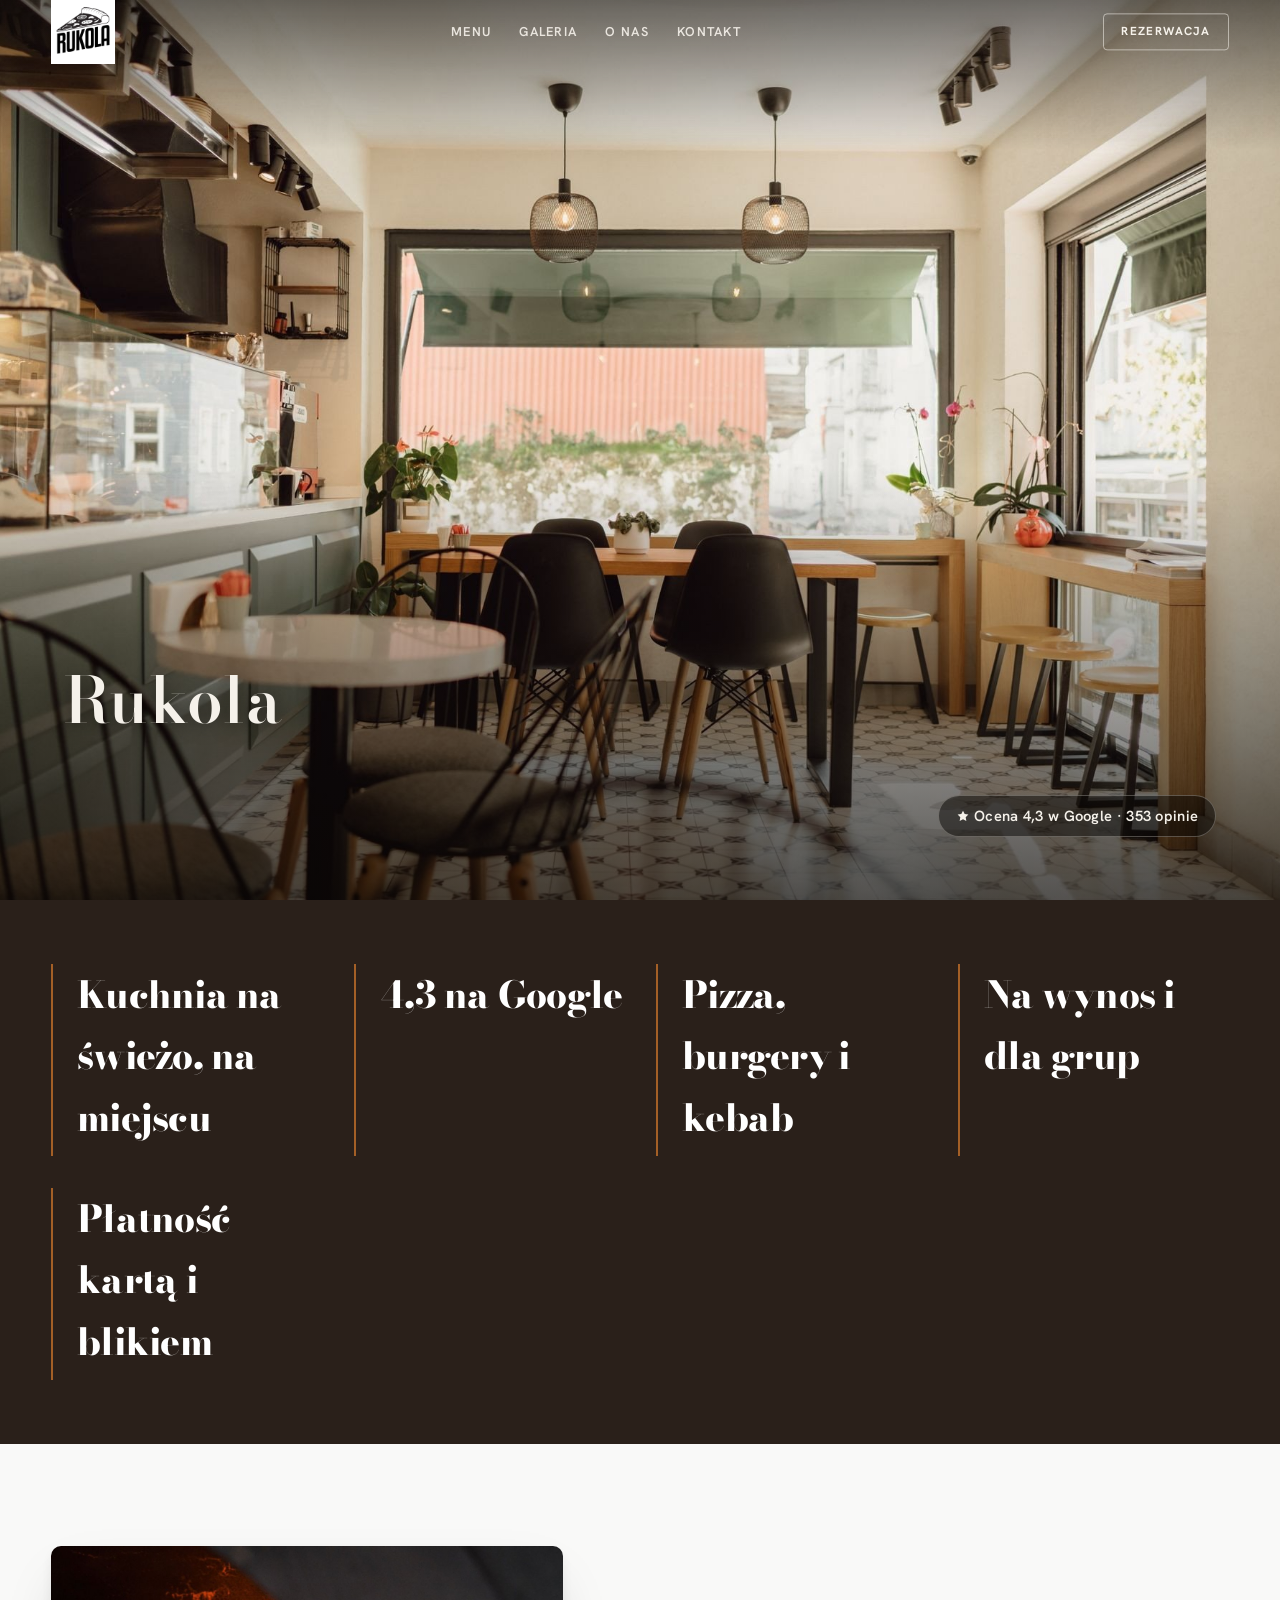
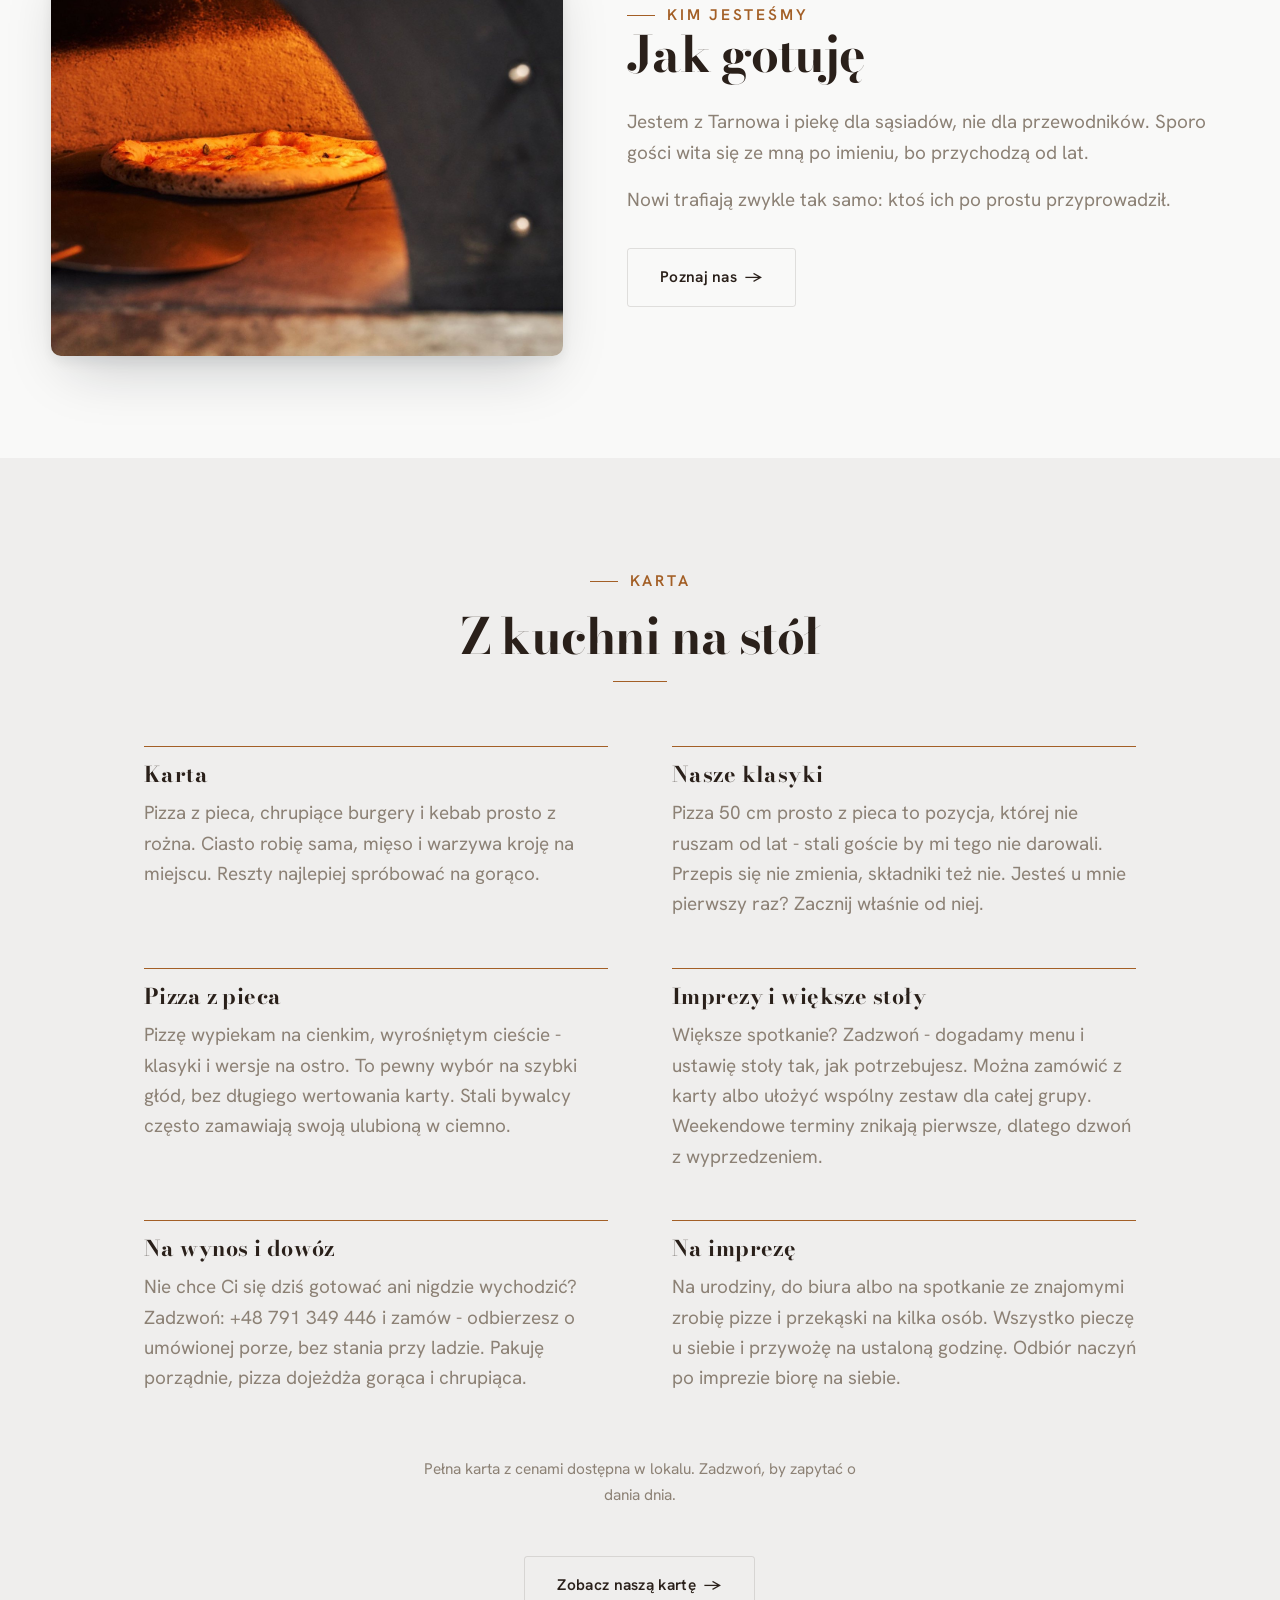
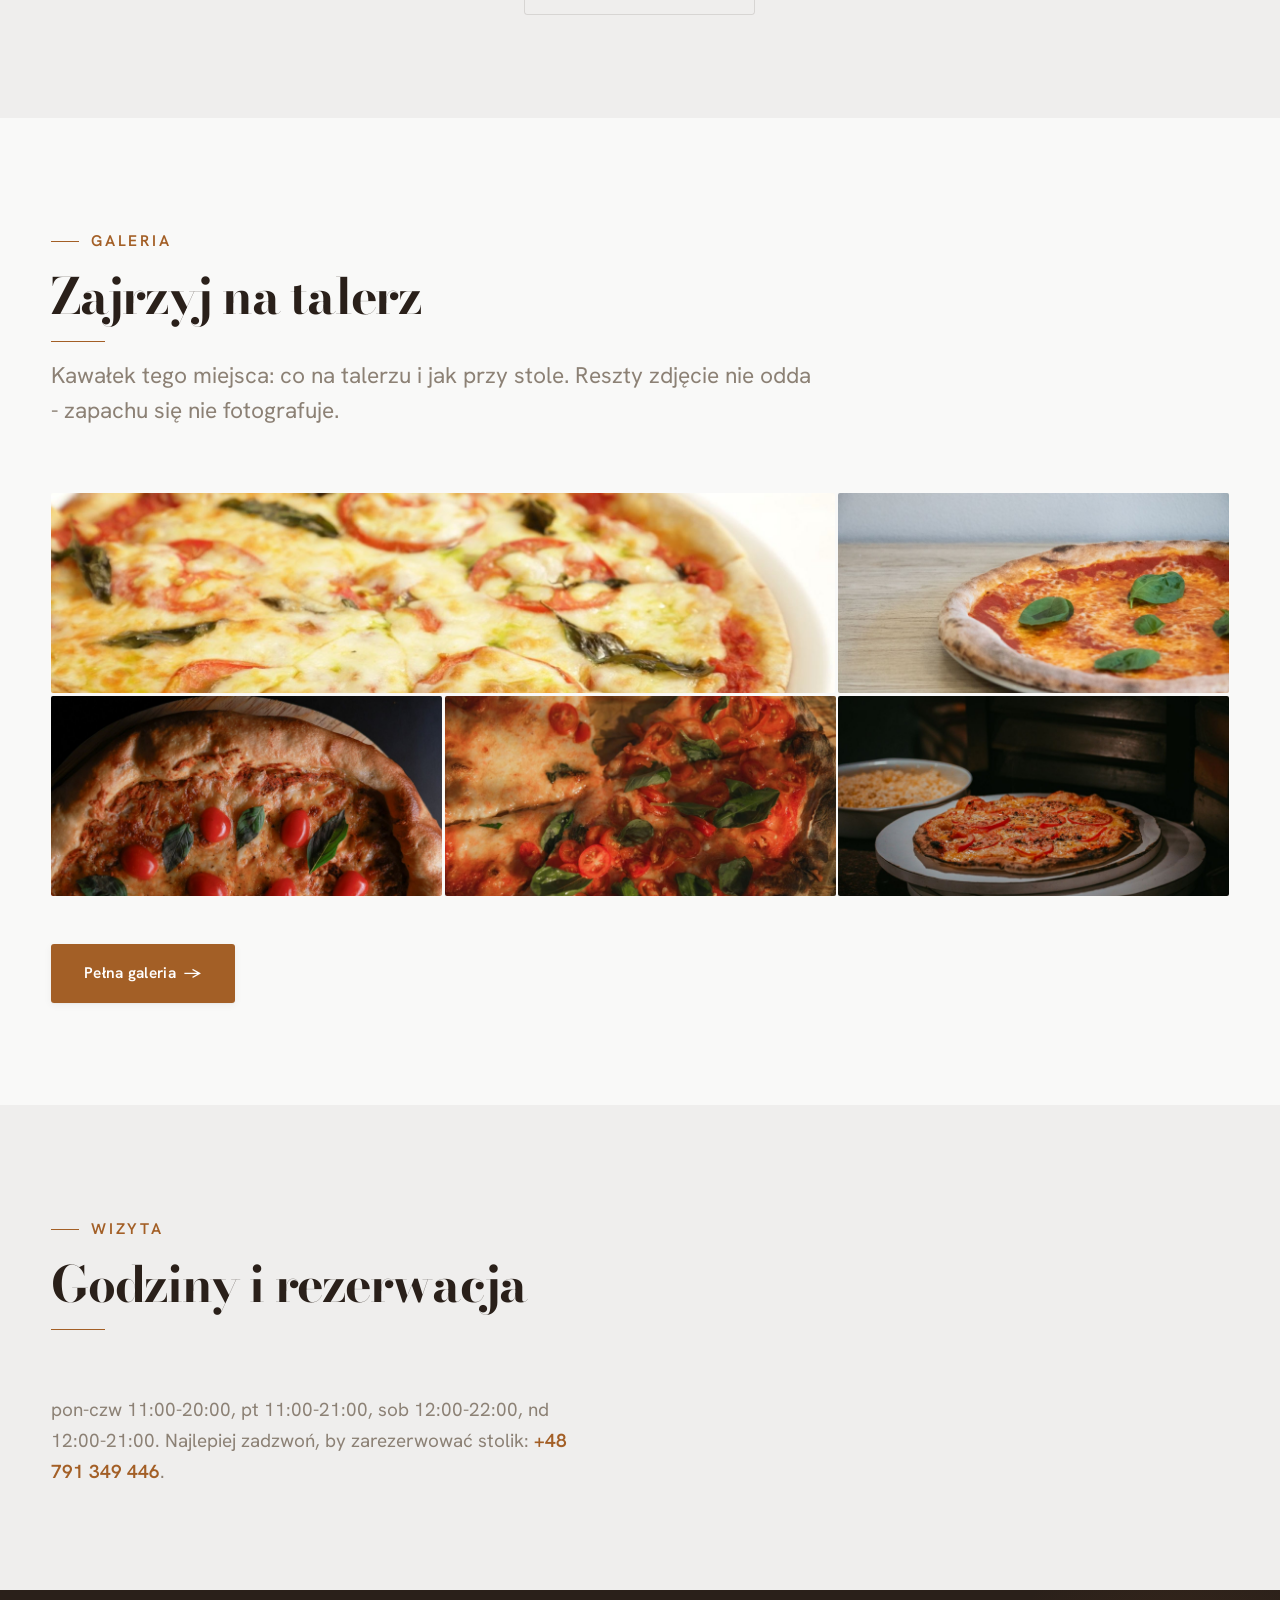
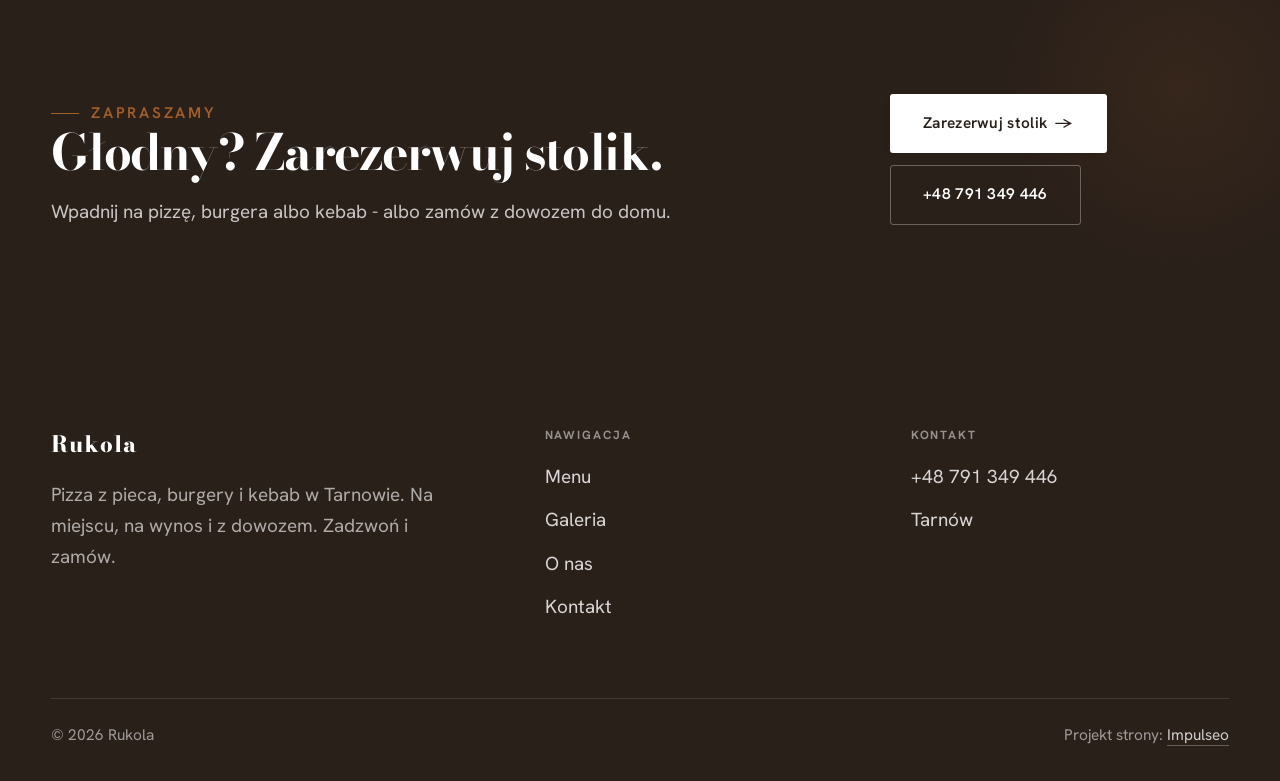
==== commit a5c136b2: "Stopka: podpis Impulseo z linkiem + poprawka znikajacego napisu w naglowku" ====
--- a/index.html
+++ b/index.html
@@ -133,7 +133,7 @@
     </div>
     <div class="foot-bot">
       <span>© 2026 Rukola</span>
-      <span>Projekt strony: Krzysztof Brzeziński</span>
+      <span>Projekt strony: <a class="foot-credit" href="https://impulseo.pl" target="_blank" rel="noopener">Impulseo</a></span>
     </div>
   </div>
 </footer>
--- a/assets/styles.css
+++ b/assets/styles.css
@@ -1,7 +1,7 @@
 /* ============================================================
    STOLBASZ — premium, architektoniczny B2B fit-out
    Jasna paleta, zero brązu. System wg premium-web-craft.
-   Projekt strony: Krzysztof Brzeziński
+   Projekt strony: Impulseo (impulseo.pl)
    ============================================================ */
 
 :root{
@@ -565,3 +565,19 @@
 
 /* === auto-paleta ze zdjęć klienta (dopasowanie do estetyki socials) === */
 :root{--accent:#A35F26;--accent-d:#7E4719;--accent-soft:rgba(163,95,38,0.10);--paper:#F9F9F8;--paper-2:#EFEEED;--paper-3:#E8E7E5;}
+
+
+/* ====== IMPULSEO-FIX-20260731 ======================================================
+   1) PODPIS w stopce jest teraz linkiem do impulseo.pl - ma być widocznie klikalny.
+   2) ŻYWY NAGŁÓWEK: warstwa przenikających kadrów (.mt-hero-layer) miała z-index:1, więc
+      lądowała NAD przyciemnieniem hero, a w rodzinie „fachowcy" nawet nad panelem z tekstem
+      (.hf-panel nie miał własnego z-index). Efekt: przy zmianie zdjęcia napis znikał i wracał.
+      Teraz warstwa idzie tam, gdzie zdjęcie tła (z-index:-2), a treść nagłówka dostaje twardy
+      z-index:3. Zmieniają się WYŁĄCZNIE zdjęcia w tle - napis stoi nieruchomo.
+      (hero-cine celowo pominięte: tam img ma z-index:0 i układ był poprawny.) */
+.foot-bot a.foot-credit{color:rgba(255,255,255,.78);text-decoration:none;border-bottom:1px solid rgba(255,255,255,.28)}
+.foot-bot a.foot-credit:hover{color:#fff;border-bottom-color:#fff}
+.hero-fach > img.mt-hero-layer,.hero-gastro > img.mt-hero-layer,.hero-auto > img.mt-hero-layer,
+.hero-dom > img.mt-hero-layer,.hero-studio > img.mt-hero-layer{z-index:-2}
+.hf-panel,.hf-inner,.hd-panel,.hk-panel,.ha-inner,.hs-inner,.hg-inner{position:relative;z-index:3}
+/* ====== koniec IMPULSEO-FIX-20260731 ====== */
